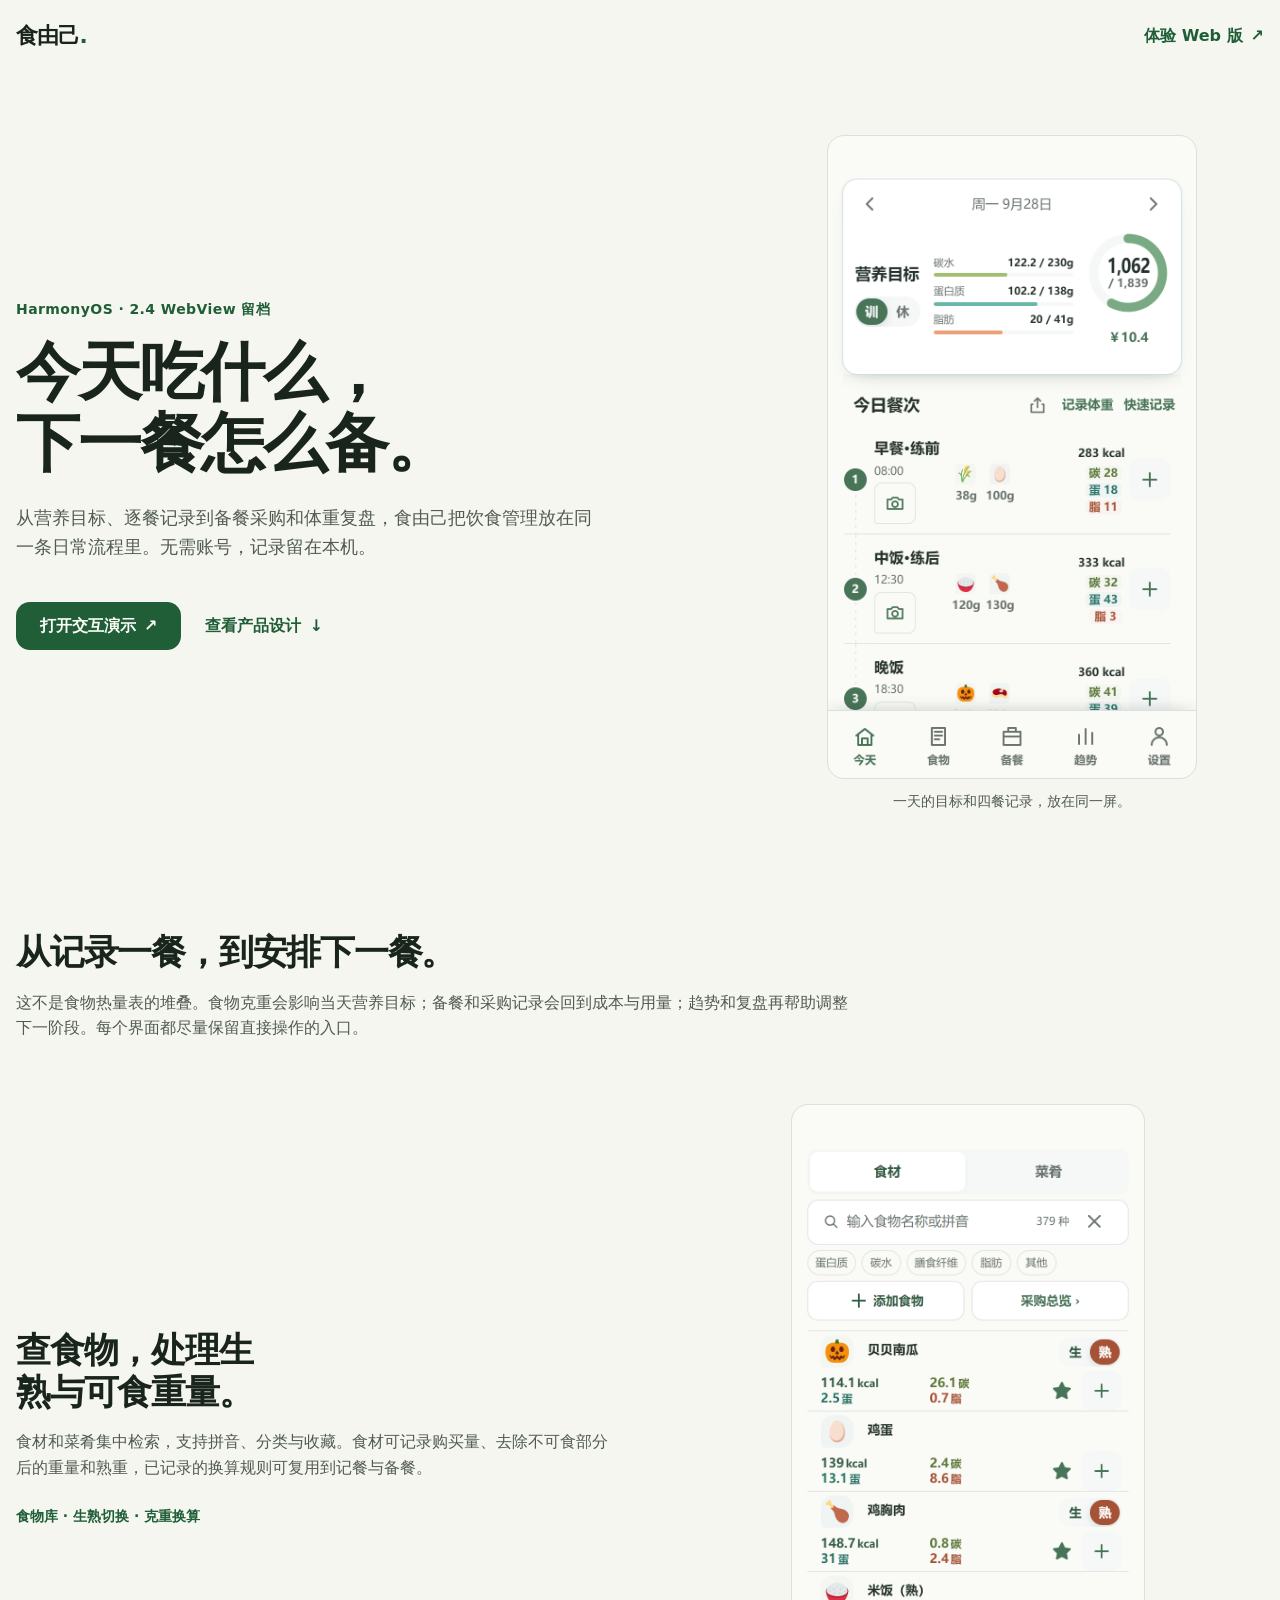
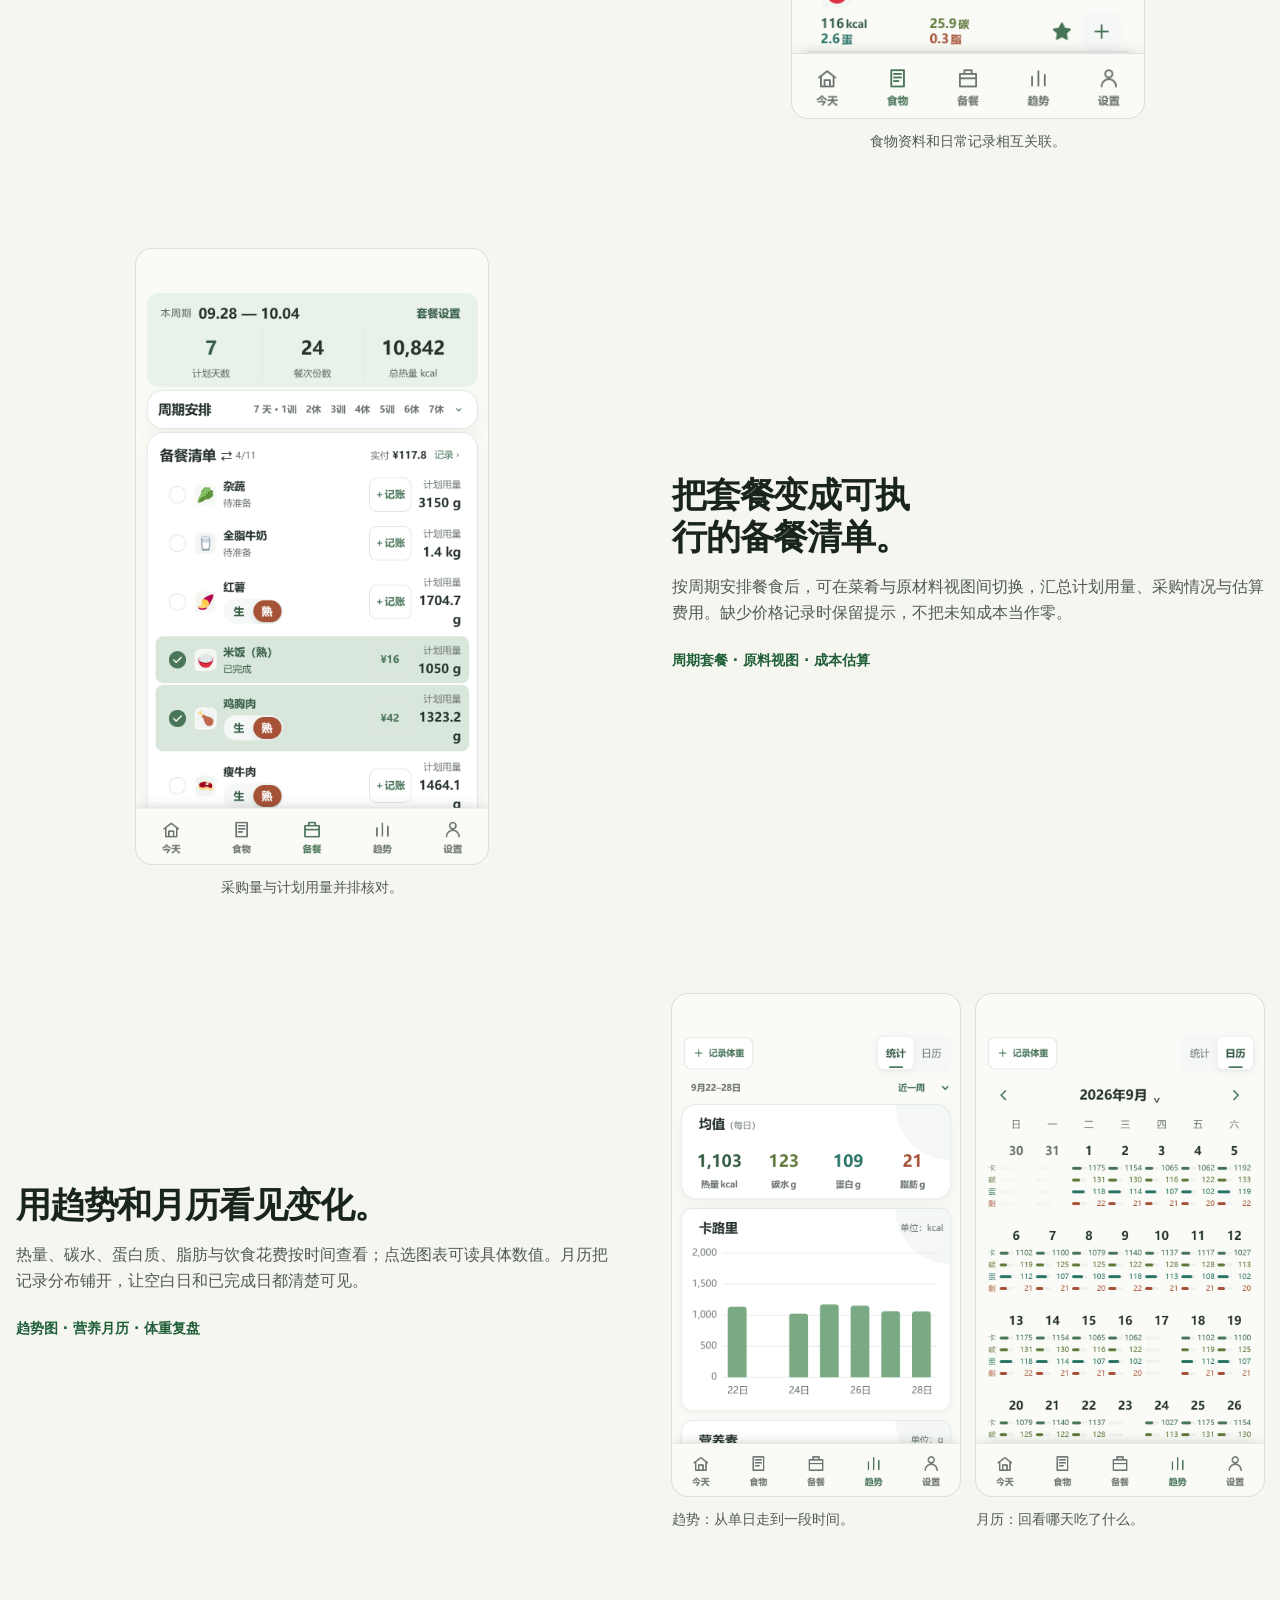
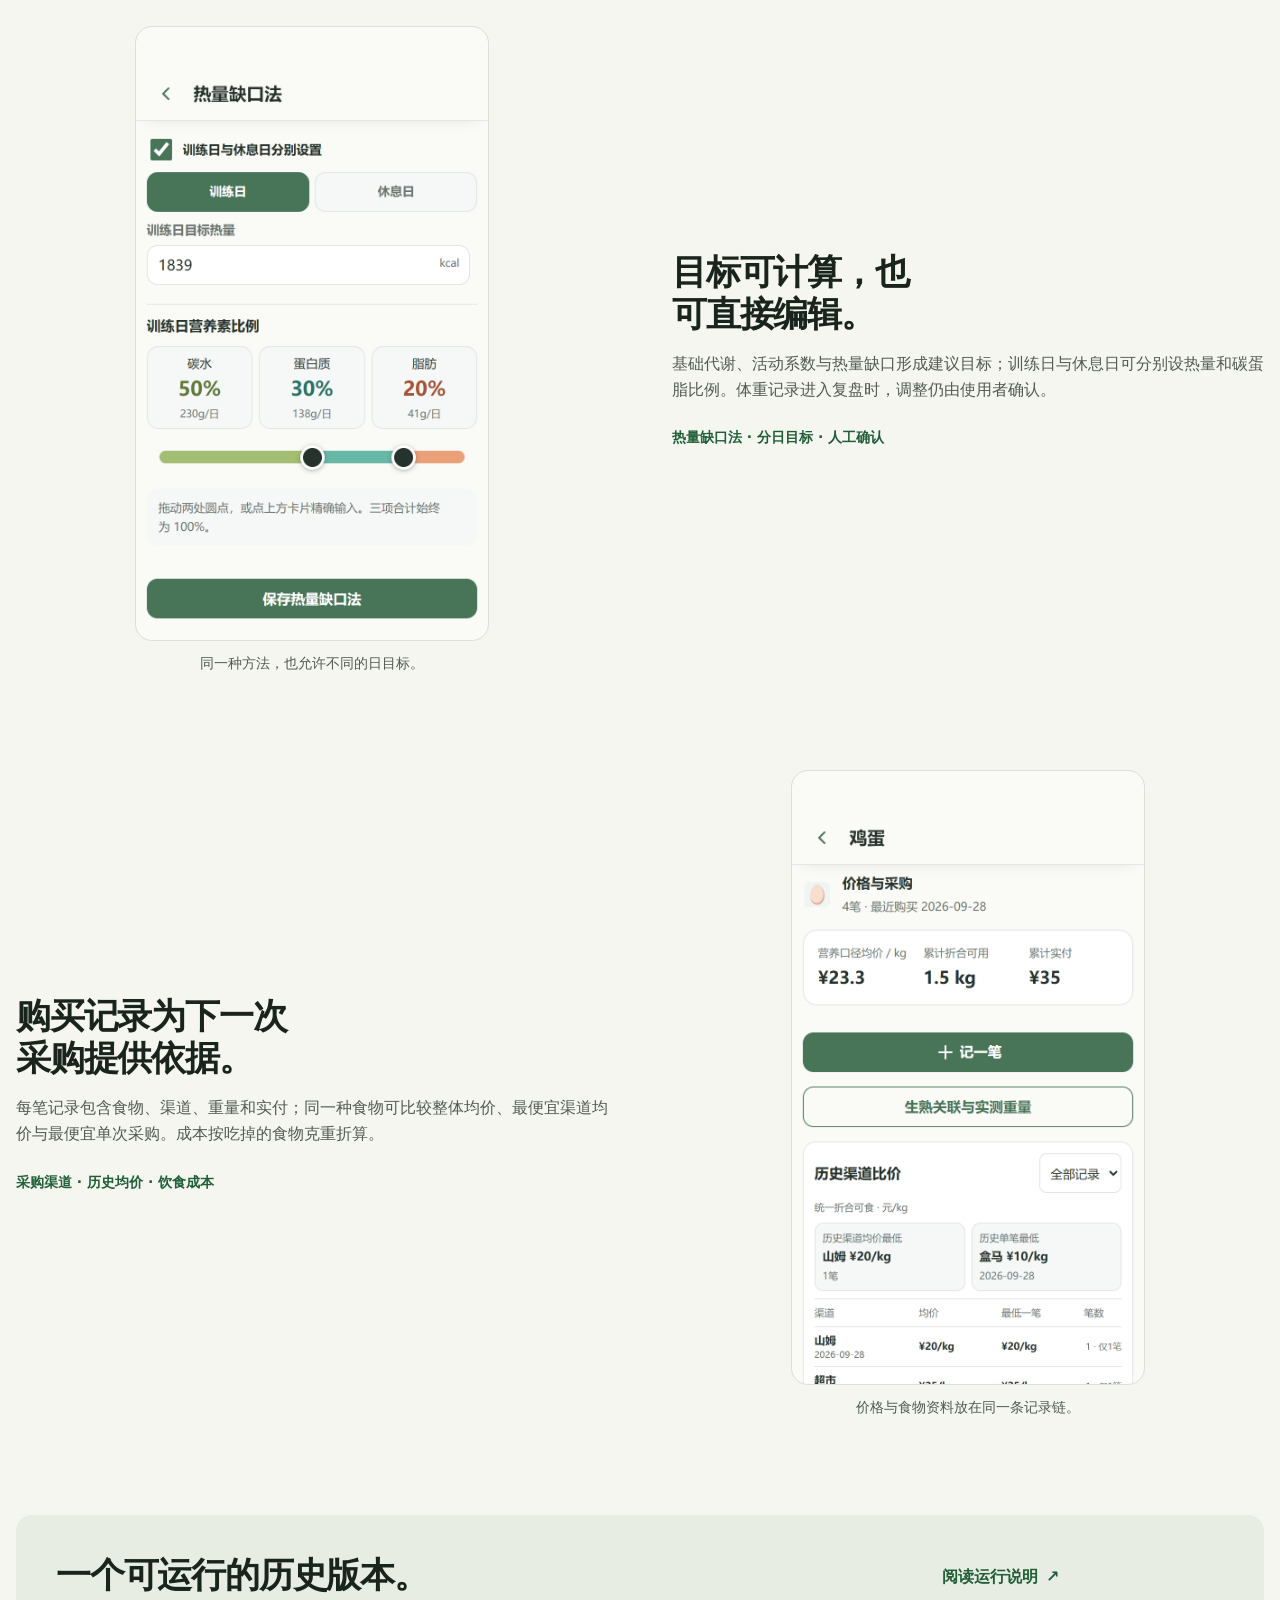
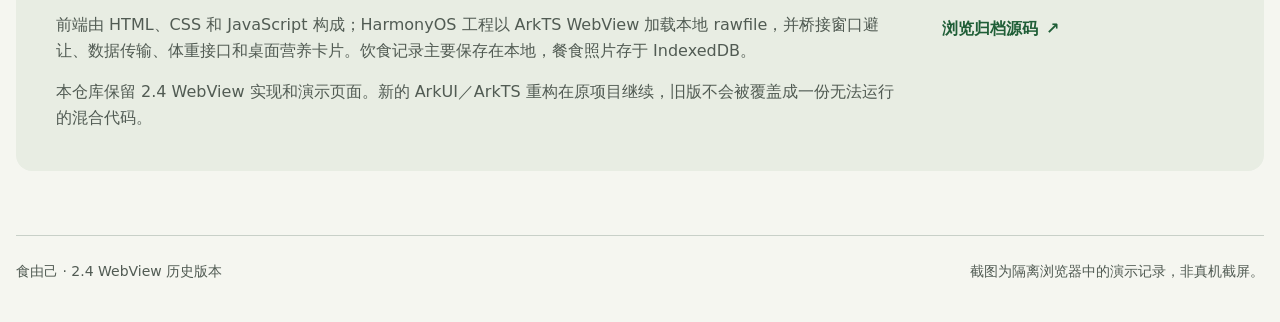
==== index.html @ 63211f6e "Archive 2.4 WebView app and product showcase" ====
<!doctype html>
<html lang="zh-CN">
<head>
  <meta charset="utf-8">
  <meta name="viewport" content="width=device-width, initial-scale=1, viewport-fit=cover">
  <meta name="description" content="食由己 2.4：面向 HarmonyOS 的本地优先饮食管理产品。查看真实界面、主要功能与 WebView 历史工程。">
  <title>食由己 · 产品设计与 WebView 工程留档</title>
  <link rel="stylesheet" href="tokens.css">
  <link rel="stylesheet" href="showcase.css">
</head>
<body>
  <a class="skip-link" href="#main">跳到正文</a>
  <header class="site-header">
    <a class="wordmark" href="#top" aria-label="食由己，返回页首">食由己<span class="wordmark-dot">.</span></a>
    <a class="header-link" href="design-demo/calm-path-v1/index.html">体验 Web 版 <span aria-hidden="true">↗</span></a>
  </header>

  <main id="main">
    <section class="hero" id="top" aria-labelledby="hero-title">
      <div class="hero-copy">
        <p class="status">HarmonyOS · 2.4 WebView 留档</p>
        <h1 id="hero-title">今天吃什么，<br>下一餐怎么备。</h1>
        <p class="lede">从营养目标、逐餐记录到备餐采购和体重复盘，食由己把饮食管理放在同一条日常流程里。无需账号，记录留在本机。</p>
        <div class="hero-actions">
          <a class="action-primary" href="design-demo/calm-path-v1/index.html">打开交互演示 <span aria-hidden="true">↗</span></a>
          <a class="action-text" href="#product">查看产品设计 <span aria-hidden="true">↓</span></a>
        </div>
      </div>
      <figure class="hero-figure">
        <img src="showcase/screenshots/01-today-1080x1920.png" alt="食由己今日页：营养目标、训练日选择及按餐记录" width="1080" height="1920" fetchpriority="high">
        <figcaption>一天的目标和四餐记录，放在同一屏。</figcaption>
      </figure>
    </section>

    <section class="intro" id="product" aria-labelledby="product-title">
      <h2 id="product-title">从记录一餐，到安排下一餐。</h2>
      <p>这不是食物热量表的堆叠。食物克重会影响当天营养目标；备餐和采购记录会回到成本与用量；趋势和复盘再帮助调整下一阶段。每个界面都尽量保留直接操作的入口。</p>
    </section>

    <section class="workbench" aria-label="产品功能导览">
      <article class="feature feature-food">
        <div class="feature-copy">
          <h3>查食物，处理生熟与可食重量。</h3>
          <p>食材和菜肴集中检索，支持拼音、分类与收藏。食材可记录购买量、去除不可食部分后的重量和熟重，已记录的换算规则可复用到记餐与备餐。</p>
          <p class="feature-note">食物库 · 生熟切换 · 克重换算</p>
        </div>
        <figure><img src="showcase/screenshots/02-foods-1080x1920.png" alt="食物库的搜索、分类与生熟切换界面" width="1080" height="1920" loading="lazy"><figcaption>食物资料和日常记录相互关联。</figcaption></figure>
      </article>

      <article class="feature feature-prep">
        <div class="feature-copy">
          <h3>把套餐变成可执行的备餐清单。</h3>
          <p>按周期安排餐食后，可在菜肴与原材料视图间切换，汇总计划用量、采购情况与估算费用。缺少价格记录时保留提示，不把未知成本当作零。</p>
          <p class="feature-note">周期套餐 · 原料视图 · 成本估算</p>
        </div>
        <figure><img src="showcase/screenshots/03-prep-1080x1920.png" alt="备餐清单展示周期原料、计划用量与费用" width="1080" height="1920" loading="lazy"><figcaption>采购量与计划用量并排核对。</figcaption></figure>
      </article>

      <article class="feature feature-trends">
        <div class="feature-copy">
          <h3>用趋势和月历看见变化。</h3>
          <p>热量、碳水、蛋白质、脂肪与饮食花费按时间查看；点选图表可读具体数值。月历把记录分布铺开，让空白日和已完成日都清楚可见。</p>
          <p class="feature-note">趋势图 · 营养月历 · 体重复盘</p>
        </div>
        <div class="feature-pair">
          <figure><img src="showcase/screenshots/04-insights-1080x1920.png" alt="营养与花费趋势图" width="1080" height="1920" loading="lazy"><figcaption>趋势：从单日走到一段时间。</figcaption></figure>
          <figure><img src="showcase/screenshots/05-calendar-1080x1920.png" alt="每日营养记录月历" width="1080" height="1920" loading="lazy"><figcaption>月历：回看哪天吃了什么。</figcaption></figure>
        </div>
      </article>

      <article class="feature feature-plan">
        <div class="feature-copy">
          <h3>目标可计算，也可直接编辑。</h3>
          <p>基础代谢、活动系数与热量缺口形成建议目标；训练日与休息日可分别设热量和碳蛋脂比例。体重记录进入复盘时，调整仍由使用者确认。</p>
          <p class="feature-note">热量缺口法 · 分日目标 · 人工确认</p>
        </div>
        <figure><img src="showcase/screenshots/06-deficit-1080x1920.png" alt="训练日和休息日可分别调整热量与营养比例" width="1080" height="1920" loading="lazy"><figcaption>同一种方法，也允许不同的日目标。</figcaption></figure>
      </article>

      <article class="feature feature-purchase">
        <div class="feature-copy">
          <h3>购买记录为下一次采购提供依据。</h3>
          <p>每笔记录包含食物、渠道、重量和实付；同一种食物可比较整体均价、最便宜渠道均价与最便宜单次采购。成本按吃掉的食物克重折算。</p>
          <p class="feature-note">采购渠道 · 历史均价 · 饮食成本</p>
        </div>
        <figure><img src="showcase/screenshots/07-purchase-1080x1920.png" alt="食物采购记录与渠道比价界面" width="1080" height="1920" loading="lazy"><figcaption>价格与食物资料放在同一条记录链。</figcaption></figure>
      </article>
    </section>

    <section class="implementation" id="source" aria-labelledby="source-title">
      <div>
        <h2 id="source-title">一个可运行的历史版本。</h2>
        <p>前端由 HTML、CSS 和 JavaScript 构成；HarmonyOS 工程以 ArkTS WebView 加载本地 rawfile，并桥接窗口避让、数据传输、体重接口和桌面营养卡片。饮食记录主要保存在本地，餐食照片存于 IndexedDB。</p>
        <p>本仓库保留 2.4 WebView 实现和演示页面。新的 ArkUI／ArkTS 重构在原项目继续，旧版不会被覆盖成一份无法运行的混合代码。</p>
      </div>
      <div class="source-links">
        <a href="https://github.com/sunyia123/Diet-Helper-WebView-Archive#readme">阅读运行说明 <span aria-hidden="true">↗</span></a>
        <a href="https://github.com/sunyia123/Diet-Helper-WebView-Archive">浏览归档源码 <span aria-hidden="true">↗</span></a>
      </div>
    </section>
  </main>

  <footer class="site-footer">
    <span>食由己 · 2.4 WebView 历史版本</span>
    <span>截图为隔离浏览器中的演示记录，非真机截屏。</span>
  </footer>
</body>
</html>
---- tokens.css ----
/* Hallmark · pre-emit critique: P4 H4 E4 S5 R5 V4 */
:root {
  --color-paper: oklch(97% 0.008 110);
  --color-surface: oklch(99% 0.005 110);
  --color-surface-soft: oklch(94% 0.014 127);
  --color-ink: oklch(25% 0.025 151);
  --color-muted: oklch(46% 0.018 150);
  --color-rule: oklch(85% 0.014 145);
  --color-accent: oklch(43% 0.091 153);
  --color-accent-ink: oklch(99% 0.005 110);
  --color-focus: oklch(48% 0.13 155);
  --color-image-line: oklch(20% 0.006 150 / 0.1);
  --font-display: system-ui, -apple-system, BlinkMacSystemFont, "HarmonyOS Sans SC", "PingFang SC", "Microsoft YaHei", sans-serif;
  --font-body: system-ui, -apple-system, BlinkMacSystemFont, "HarmonyOS Sans SC", "PingFang SC", "Microsoft YaHei", sans-serif;
  --space-2xs: 0.25rem;
  --space-xs: 0.5rem;
  --space-sm: 0.75rem;
  --space-md: 1rem;
  --space-lg: 1.5rem;
  --space-xl: 2.5rem;
  --space-2xl: 4rem;
  --space-3xl: 6rem;
  --text-small: 0.875rem;
  --text-base: 1rem;
  --text-lede: 1.125rem;
  --text-heading: clamp(1.5rem, 2.7vw, 2.5rem);
  --text-display: clamp(2.25rem, 5vw, 4.5rem);
  --radius-control: 0.875rem;
  --radius-image: 1rem;
  --rule-thin: 1px;
  --ease-out: cubic-bezier(0.16, 1, 0.3, 1);
  --dur-micro: 120ms;
  --dur-short: 220ms;
}
---- showcase.css ----
/* Hallmark · genre: modern-minimal · macrostructure: Split Studio · tone: utilitarian · anchor hue: pine-green · theme: original design.md · nav: N9 · footer: Ft2 · enrichment: real product captures */
* { box-sizing: border-box; }
html, body { overflow-x: clip; }
html { scroll-behavior: smooth; }
body {
  margin: 0;
  color: var(--color-ink);
  background: var(--color-paper);
  font-family: var(--font-body);
  font-size: var(--text-base);
  line-height: 1.6;
  -webkit-font-smoothing: antialiased;
}
img { display: block; max-width: 100%; }
a { color: inherit; }
a:focus-visible { outline: 3px solid var(--color-focus); outline-offset: 4px; }
.skip-link {
  position: absolute;
  inset-block-start: var(--space-md);
  inset-inline-start: var(--space-md);
  z-index: 10;
  padding: var(--space-xs) var(--space-md);
  background: var(--color-surface);
  transform: translateY(-200%);
}
.skip-link:focus { transform: none; }
.site-header, main, .site-footer { width: min(100% - 2rem, 78rem); margin-inline: auto; }
.site-header {
  display: flex;
  align-items: center;
  justify-content: space-between;
  gap: var(--space-md);
  min-height: 4.5rem;
}
.wordmark {
  font-family: var(--font-display);
  font-weight: 800;
  font-size: 1.35rem;
  letter-spacing: -0.04em;
  text-decoration: none;
  white-space: nowrap;
}
.wordmark-dot { color: var(--color-accent); }
.header-link, .action-text, .source-links a {
  display: inline-flex;
  align-items: center;
  justify-content: center;
  gap: var(--space-xs);
  min-height: 44px;
  text-decoration: none;
  white-space: nowrap;
  font-weight: 700;
}
.header-link { color: var(--color-accent); }
.header-link:hover, .action-text:hover, .source-links a:hover { text-decoration: underline; text-underline-offset: var(--space-xs); }
.hero {
  display: grid;
  gap: var(--space-xl);
  align-items: center;
  padding-block: var(--space-xl) var(--space-2xl);
}
.hero-copy { min-width: 0; }
.status {
  margin: 0 0 var(--space-md);
  color: var(--color-accent);
  font-size: var(--text-small);
  font-weight: 700;
  letter-spacing: 0.03em;
}
h1, h2, h3, p { overflow-wrap: anywhere; }
h1, h2, h3 { font-family: var(--font-display); font-style: normal; letter-spacing: -0.035em; text-wrap: balance; }
h1 { max-width: 13ch; margin: 0; font-size: var(--text-display); line-height: 1.12; }
.lede { max-width: 36rem; margin-block: var(--space-lg) 0; color: var(--color-muted); font-size: var(--text-lede); text-wrap: pretty; }
.hero-actions { display: flex; flex-wrap: wrap; align-items: center; gap: var(--space-sm) var(--space-lg); margin-block-start: var(--space-xl); }
.action-primary {
  display: inline-flex;
  align-items: center;
  justify-content: center;
  gap: var(--space-xs);
  min-height: 48px;
  padding-inline: var(--space-lg);
  border-radius: var(--radius-control);
  color: var(--color-accent-ink);
  background: var(--color-accent);
  font-weight: 700;
  text-decoration: none;
  white-space: nowrap;
  transition: transform var(--dur-micro) var(--ease-out);
}
.action-primary:hover { transform: translateY(-2px); }
.action-primary:active { transform: scale(0.96); }
.action-text { color: var(--color-accent); }
.hero-figure, .feature figure { margin: 0; min-width: 0; }
.hero-figure { width: min(100%, 23rem); justify-self: center; }
.hero-figure img, .feature img {
  width: 100%;
  height: auto;
  border-radius: var(--radius-image);
  outline: var(--rule-thin) solid var(--color-image-line);
}
figcaption { margin-block-start: var(--space-sm); color: var(--color-muted); font-size: var(--text-small); text-align: center; }
.intro { max-width: 52rem; padding-block: var(--space-lg) var(--space-2xl); }
.intro h2, .implementation h2 { margin: 0 0 var(--space-md); font-size: var(--text-heading); line-height: 1.2; }
.intro p, .implementation p { margin: 0; color: var(--color-muted); text-wrap: pretty; }
.workbench { display: grid; gap: var(--space-3xl); }
.feature {
  display: grid;
  gap: var(--space-xl);
  align-items: center;
  min-width: 0;
}
.feature-copy { min-width: 0; }
.feature h3 { max-width: 17ch; margin: 0 0 var(--space-md); font-size: var(--text-heading); line-height: 1.2; }
.feature-copy p { max-width: 37rem; margin: 0; color: var(--color-muted); text-wrap: pretty; }
.feature-copy .feature-note { margin-block-start: var(--space-lg); color: var(--color-accent); font-size: var(--text-small); font-weight: 700; }
.feature > figure { width: min(100%, 22rem); justify-self: center; }
.feature-pair { display: grid; grid-template-columns: repeat(2, minmax(0, 1fr)); gap: var(--space-sm); align-items: start; }
.feature-pair figcaption { text-align: start; }
.implementation {
  display: grid;
  gap: var(--space-xl);
  align-items: start;
  margin-block: var(--space-3xl) var(--space-2xl);
  padding: var(--space-lg);
  border-radius: var(--radius-image);
  background: var(--color-surface-soft);
}
.implementation p + p { margin-block-start: var(--space-md); }
.source-links { display: grid; gap: var(--space-xs); }
.source-links a { justify-content: flex-start; color: var(--color-accent); }
.site-footer {
  display: flex;
  flex-wrap: wrap;
  justify-content: space-between;
  gap: var(--space-sm);
  padding-block: var(--space-lg) var(--space-xl);
  border-block-start: var(--rule-thin) solid var(--color-rule);
  color: var(--color-muted);
  font-size: var(--text-small);
}
@media (min-width: 48rem) {
  .hero { grid-template-columns: minmax(0, 1.15fr) minmax(0, 0.85fr); gap: var(--space-2xl); padding-block: var(--space-2xl) var(--space-3xl); }
  .feature { grid-template-columns: minmax(0, 1fr) minmax(0, 1fr); gap: var(--space-2xl); }
  .feature:nth-child(even) .feature-copy { grid-column: 2; grid-row: 1; }
  .feature:nth-child(even) > figure, .feature:nth-child(even) > .feature-pair { grid-column: 1; grid-row: 1; }
  .feature-pair { gap: var(--space-md); }
  .implementation { grid-template-columns: minmax(0, 1.5fr) minmax(0, 0.5fr); padding: var(--space-xl); }
}
@media (prefers-reduced-motion: reduce) {
  html { scroll-behavior: auto; }
  .action-primary { transition-duration: 0ms; }
  .action-primary:hover, .action-primary:active { transform: none; }
}
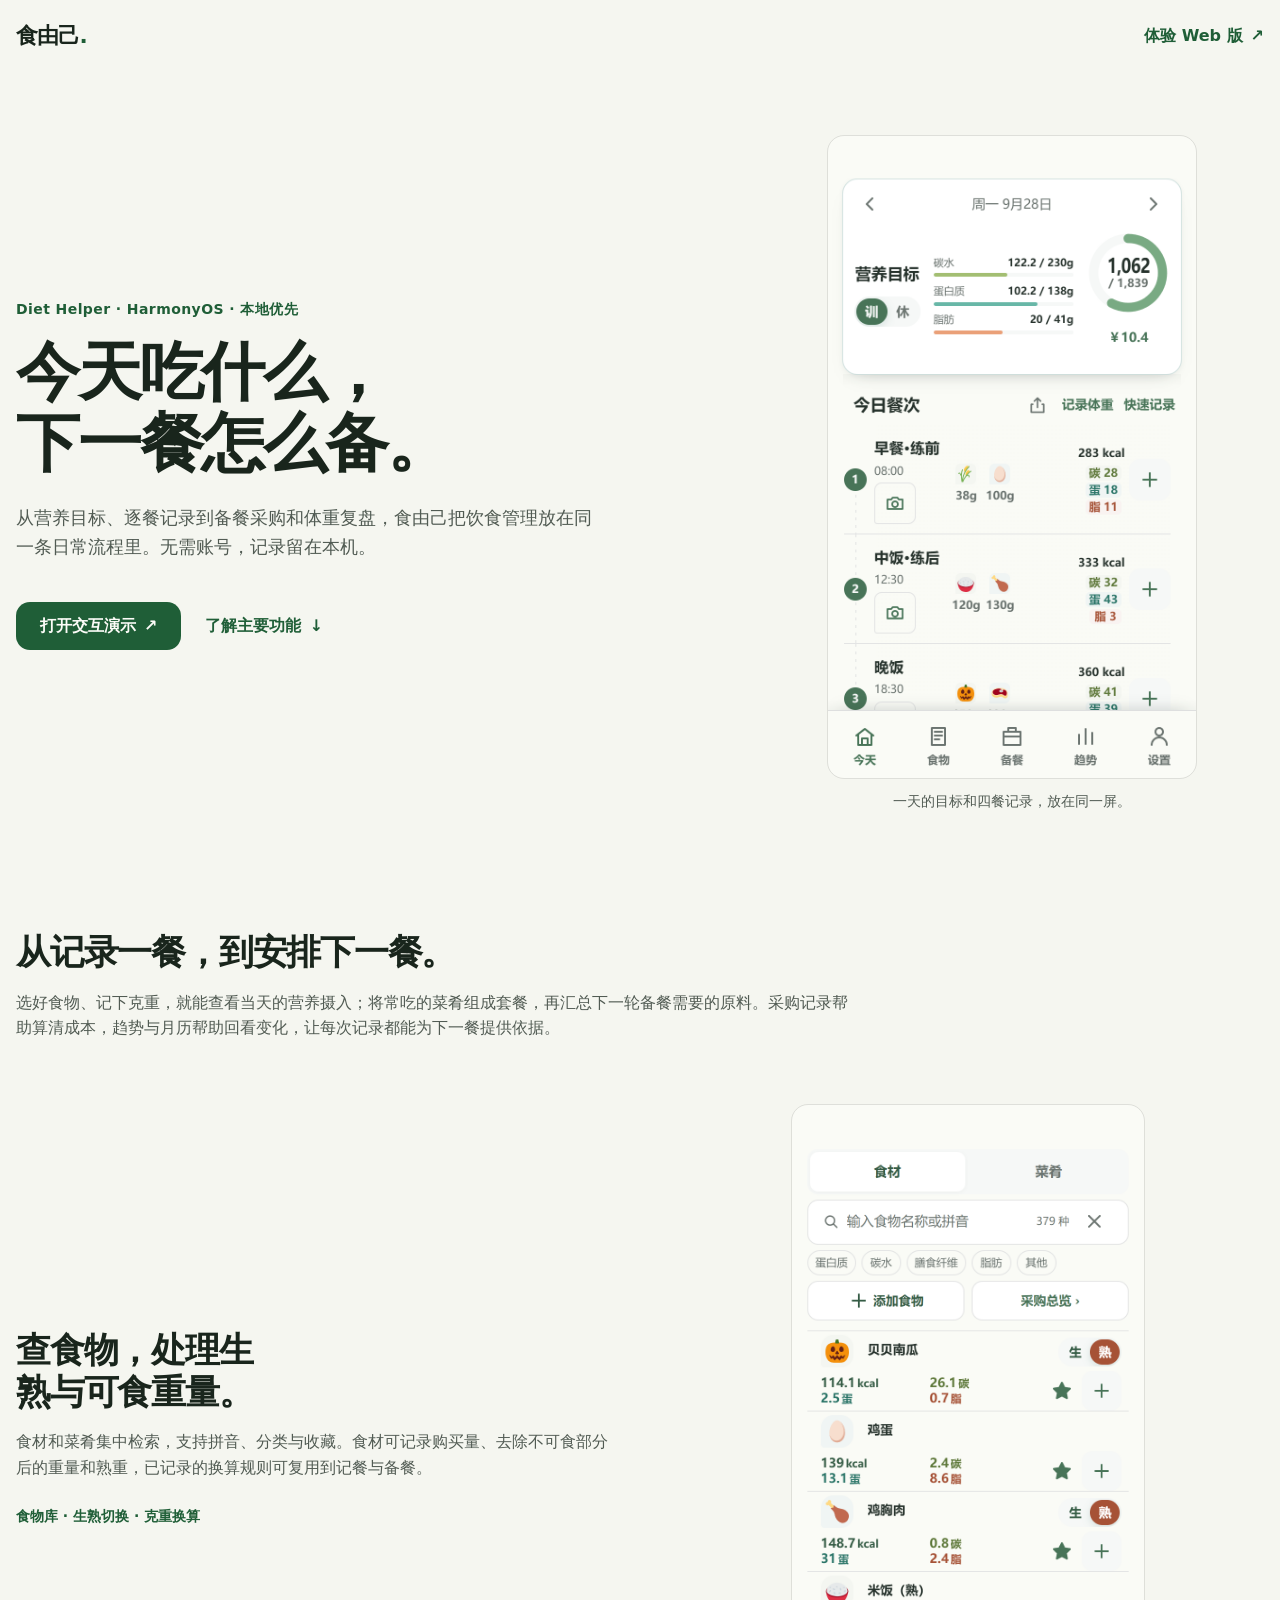
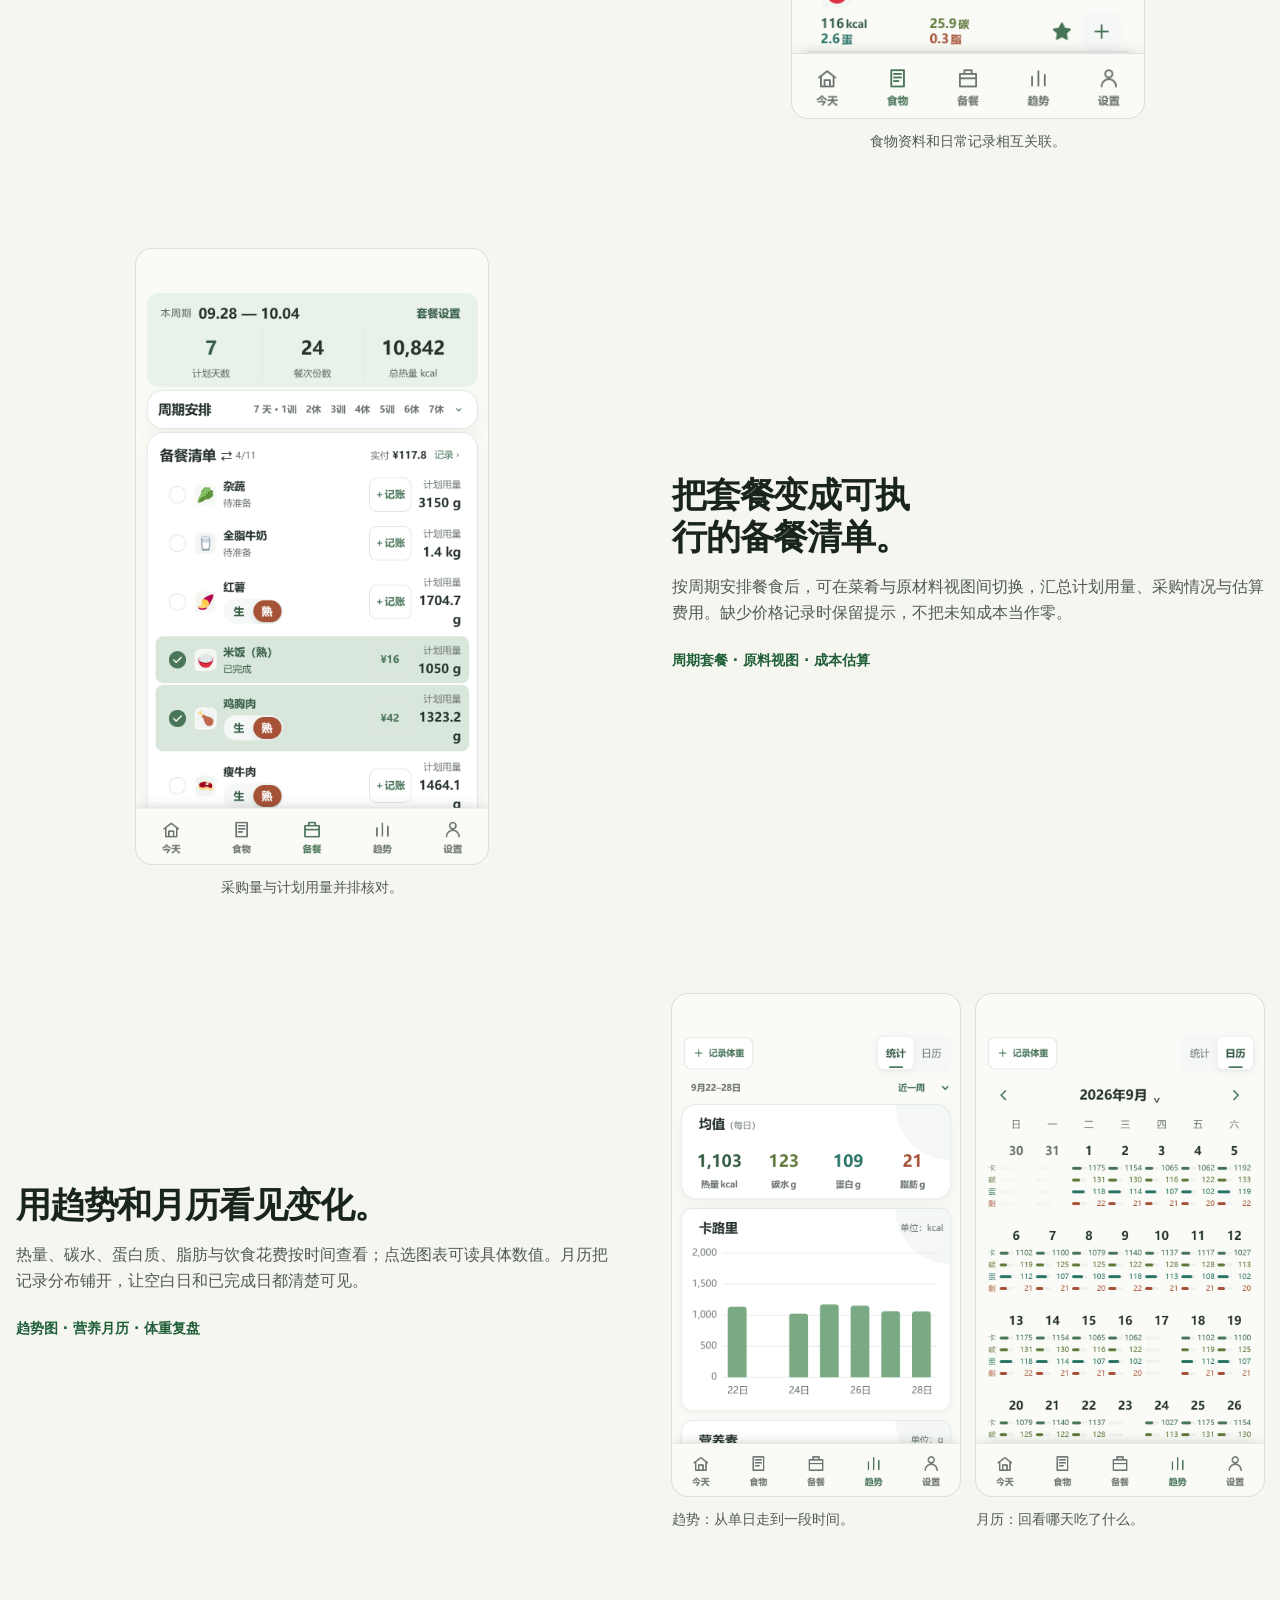
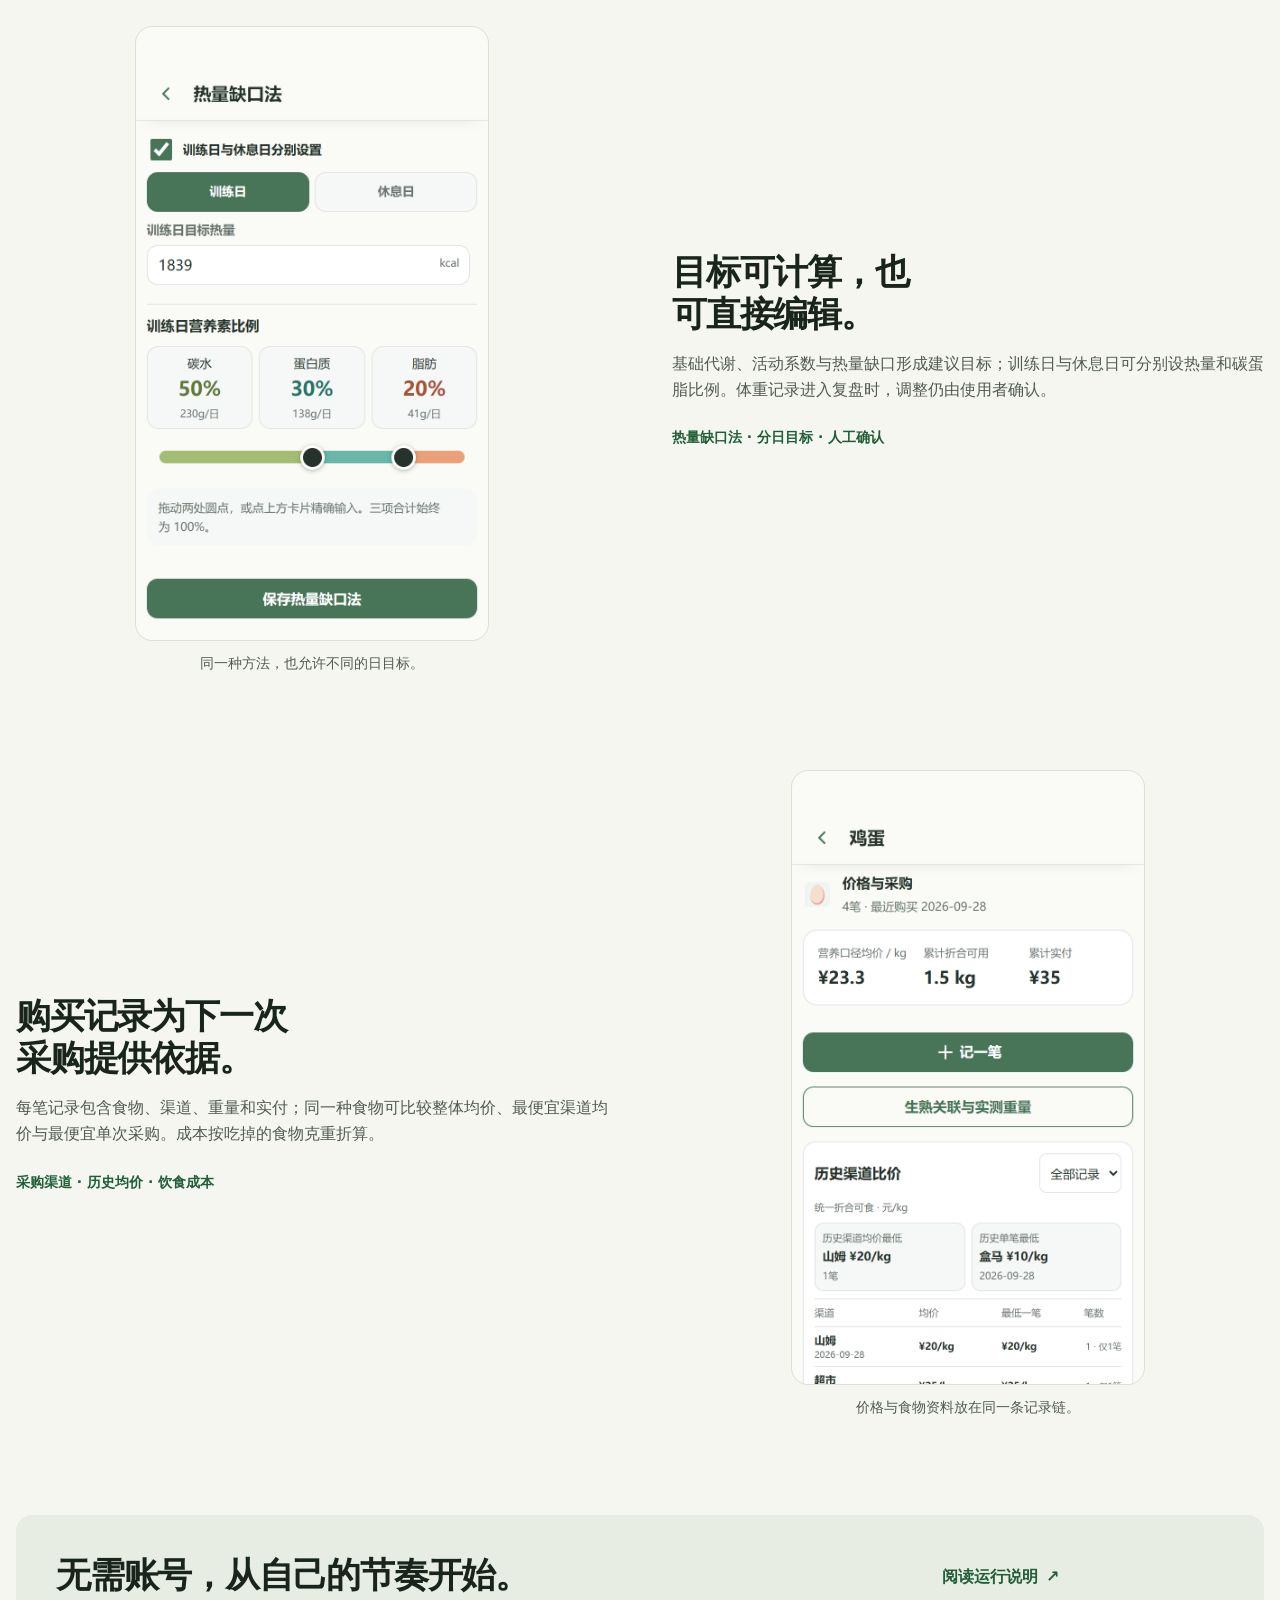
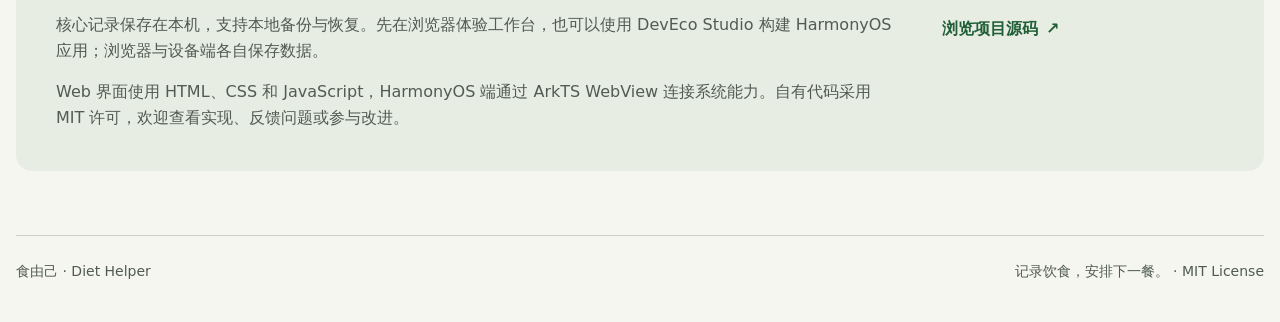
==== commit e81e9784: "docs: present Diet Helper with seven product screenshots" ====
--- a/index.html
+++ b/index.html
@@ -3,8 +3,8 @@
 <head>
   <meta charset="utf-8">
   <meta name="viewport" content="width=device-width, initial-scale=1, viewport-fit=cover">
-  <meta name="description" content="食由己 2.4：面向 HarmonyOS 的本地优先饮食管理产品。查看真实界面、主要功能与 WebView 历史工程。">
-  <title>食由己 · 产品设计与 WebView 工程留档</title>
+  <meta name="description" content="食由己 Diet Helper：面向 HarmonyOS 的本地优先饮食管理应用。从按餐记录、食物管理到周期备餐、采购比价和营养趋势，无需账号，记录留在本机。">
+  <title>食由己 · Diet Helper — 从记录一餐，到安排下一餐</title>
   <link rel="stylesheet" href="tokens.css">
   <link rel="stylesheet" href="showcase.css">
 </head>
@@ -18,23 +18,23 @@
   <main id="main">
     <section class="hero" id="top" aria-labelledby="hero-title">
       <div class="hero-copy">
-        <p class="status">HarmonyOS · 2.4 WebView 留档</p>
+        <p class="status">Diet Helper · HarmonyOS · 本地优先</p>
         <h1 id="hero-title">今天吃什么，<br>下一餐怎么备。</h1>
         <p class="lede">从营养目标、逐餐记录到备餐采购和体重复盘，食由己把饮食管理放在同一条日常流程里。无需账号，记录留在本机。</p>
         <div class="hero-actions">
           <a class="action-primary" href="design-demo/calm-path-v1/index.html">打开交互演示 <span aria-hidden="true">↗</span></a>
-          <a class="action-text" href="#product">查看产品设计 <span aria-hidden="true">↓</span></a>
+          <a class="action-text" href="#product">了解主要功能 <span aria-hidden="true">↓</span></a>
         </div>
       </div>
       <figure class="hero-figure">
-        <img src="showcase/screenshots/01-today-1080x1920.png" alt="食由己今日页：营养目标、训练日选择及按餐记录" width="1080" height="1920" fetchpriority="high">
+        <img src="showcase/screenshots/01-today-1080x1920.png" alt="食由己今日页：营养目标、训练日选择及按餐记录" width="780" height="1360" fetchpriority="high">
         <figcaption>一天的目标和四餐记录，放在同一屏。</figcaption>
       </figure>
     </section>
 
     <section class="intro" id="product" aria-labelledby="product-title">
       <h2 id="product-title">从记录一餐，到安排下一餐。</h2>
-      <p>这不是食物热量表的堆叠。食物克重会影响当天营养目标；备餐和采购记录会回到成本与用量；趋势和复盘再帮助调整下一阶段。每个界面都尽量保留直接操作的入口。</p>
+      <p>选好食物、记下克重，就能查看当天的营养摄入；将常吃的菜肴组成套餐，再汇总下一轮备餐需要的原料。采购记录帮助算清成本，趋势与月历帮助回看变化，让每次记录都能为下一餐提供依据。</p>
     </section>
 
     <section class="workbench" aria-label="产品功能导览">
@@ -44,7 +44,7 @@
           <p>食材和菜肴集中检索，支持拼音、分类与收藏。食材可记录购买量、去除不可食部分后的重量和熟重，已记录的换算规则可复用到记餐与备餐。</p>
           <p class="feature-note">食物库 · 生熟切换 · 克重换算</p>
         </div>
-        <figure><img src="showcase/screenshots/02-foods-1080x1920.png" alt="食物库的搜索、分类与生熟切换界面" width="1080" height="1920" loading="lazy"><figcaption>食物资料和日常记录相互关联。</figcaption></figure>
+        <figure><img src="showcase/screenshots/02-foods-1080x1920.png" alt="食物库的搜索、分类与生熟切换界面" width="780" height="1360" loading="lazy"><figcaption>食物资料和日常记录相互关联。</figcaption></figure>
       </article>
 
       <article class="feature feature-prep">
@@ -53,7 +53,7 @@
           <p>按周期安排餐食后，可在菜肴与原材料视图间切换，汇总计划用量、采购情况与估算费用。缺少价格记录时保留提示，不把未知成本当作零。</p>
           <p class="feature-note">周期套餐 · 原料视图 · 成本估算</p>
         </div>
-        <figure><img src="showcase/screenshots/03-prep-1080x1920.png" alt="备餐清单展示周期原料、计划用量与费用" width="1080" height="1920" loading="lazy"><figcaption>采购量与计划用量并排核对。</figcaption></figure>
+        <figure><img src="showcase/screenshots/03-prep-1080x1920.png" alt="备餐清单展示周期原料、计划用量与费用" width="900" height="1572" loading="lazy"><figcaption>采购量与计划用量并排核对。</figcaption></figure>
       </article>
 
       <article class="feature feature-trends">
@@ -63,8 +63,8 @@
           <p class="feature-note">趋势图 · 营养月历 · 体重复盘</p>
         </div>
         <div class="feature-pair">
-          <figure><img src="showcase/screenshots/04-insights-1080x1920.png" alt="营养与花费趋势图" width="1080" height="1920" loading="lazy"><figcaption>趋势：从单日走到一段时间。</figcaption></figure>
-          <figure><img src="showcase/screenshots/05-calendar-1080x1920.png" alt="每日营养记录月历" width="1080" height="1920" loading="lazy"><figcaption>月历：回看哪天吃了什么。</figcaption></figure>
+          <figure><img src="showcase/screenshots/04-insights-1080x1920.png" alt="营养与花费趋势图" width="780" height="1360" loading="lazy"><figcaption>趋势：从单日走到一段时间。</figcaption></figure>
+          <figure><img src="showcase/screenshots/05-calendar-1080x1920.png" alt="每日营养记录月历" width="780" height="1360" loading="lazy"><figcaption>月历：回看哪天吃了什么。</figcaption></figure>
         </div>
       </article>
 
@@ -74,7 +74,7 @@
           <p>基础代谢、活动系数与热量缺口形成建议目标；训练日与休息日可分别设热量和碳蛋脂比例。体重记录进入复盘时，调整仍由使用者确认。</p>
           <p class="feature-note">热量缺口法 · 分日目标 · 人工确认</p>
         </div>
-        <figure><img src="showcase/screenshots/06-deficit-1080x1920.png" alt="训练日和休息日可分别调整热量与营养比例" width="1080" height="1920" loading="lazy"><figcaption>同一种方法，也允许不同的日目标。</figcaption></figure>
+        <figure><img src="showcase/screenshots/06-deficit-1080x1920.png" alt="训练日和休息日可分别调整热量与营养比例" width="780" height="1360" loading="lazy"><figcaption>同一种方法，也允许不同的日目标。</figcaption></figure>
       </article>
 
       <article class="feature feature-purchase">
@@ -83,26 +83,26 @@
           <p>每笔记录包含食物、渠道、重量和实付；同一种食物可比较整体均价、最便宜渠道均价与最便宜单次采购。成本按吃掉的食物克重折算。</p>
           <p class="feature-note">采购渠道 · 历史均价 · 饮食成本</p>
         </div>
-        <figure><img src="showcase/screenshots/07-purchase-1080x1920.png" alt="食物采购记录与渠道比价界面" width="1080" height="1920" loading="lazy"><figcaption>价格与食物资料放在同一条记录链。</figcaption></figure>
+        <figure><img src="showcase/screenshots/07-purchase-1080x1920.png" alt="食物采购记录与渠道比价界面" width="780" height="1360" loading="lazy"><figcaption>价格与食物资料放在同一条记录链。</figcaption></figure>
       </article>
     </section>
 
     <section class="implementation" id="source" aria-labelledby="source-title">
       <div>
-        <h2 id="source-title">一个可运行的历史版本。</h2>
-        <p>前端由 HTML、CSS 和 JavaScript 构成；HarmonyOS 工程以 ArkTS WebView 加载本地 rawfile，并桥接窗口避让、数据传输、体重接口和桌面营养卡片。饮食记录主要保存在本地，餐食照片存于 IndexedDB。</p>
-        <p>本仓库保留 2.4 WebView 实现和演示页面。新的 ArkUI／ArkTS 重构在原项目继续，旧版不会被覆盖成一份无法运行的混合代码。</p>
+        <h2 id="source-title">无需账号，从自己的节奏开始。</h2>
+        <p>核心记录保存在本机，支持本地备份与恢复。先在浏览器体验工作台，也可以使用 DevEco Studio 构建 HarmonyOS 应用；浏览器与设备端各自保存数据。</p>
+        <p>Web 界面使用 HTML、CSS 和 JavaScript，HarmonyOS 端通过 ArkTS WebView 连接系统能力。自有代码采用 MIT 许可，欢迎查看实现、反馈问题或参与改进。</p>
       </div>
       <div class="source-links">
-        <a href="https://github.com/sunyia123/Diet-Helper-WebView-Archive#readme">阅读运行说明 <span aria-hidden="true">↗</span></a>
-        <a href="https://github.com/sunyia123/Diet-Helper-WebView-Archive">浏览归档源码 <span aria-hidden="true">↗</span></a>
+        <a href="https://github.com/sunyia123/Diet-Helper#快速开始">阅读运行说明 <span aria-hidden="true">↗</span></a>
+        <a href="https://github.com/sunyia123/Diet-Helper">浏览项目源码 <span aria-hidden="true">↗</span></a>
       </div>
     </section>
   </main>
 
   <footer class="site-footer">
-    <span>食由己 · 2.4 WebView 历史版本</span>
-    <span>截图为隔离浏览器中的演示记录，非真机截屏。</span>
+    <span>食由己 · Diet Helper</span>
+    <span>记录饮食，安排下一餐。 · MIT License</span>
   </footer>
 </body>
 </html>
